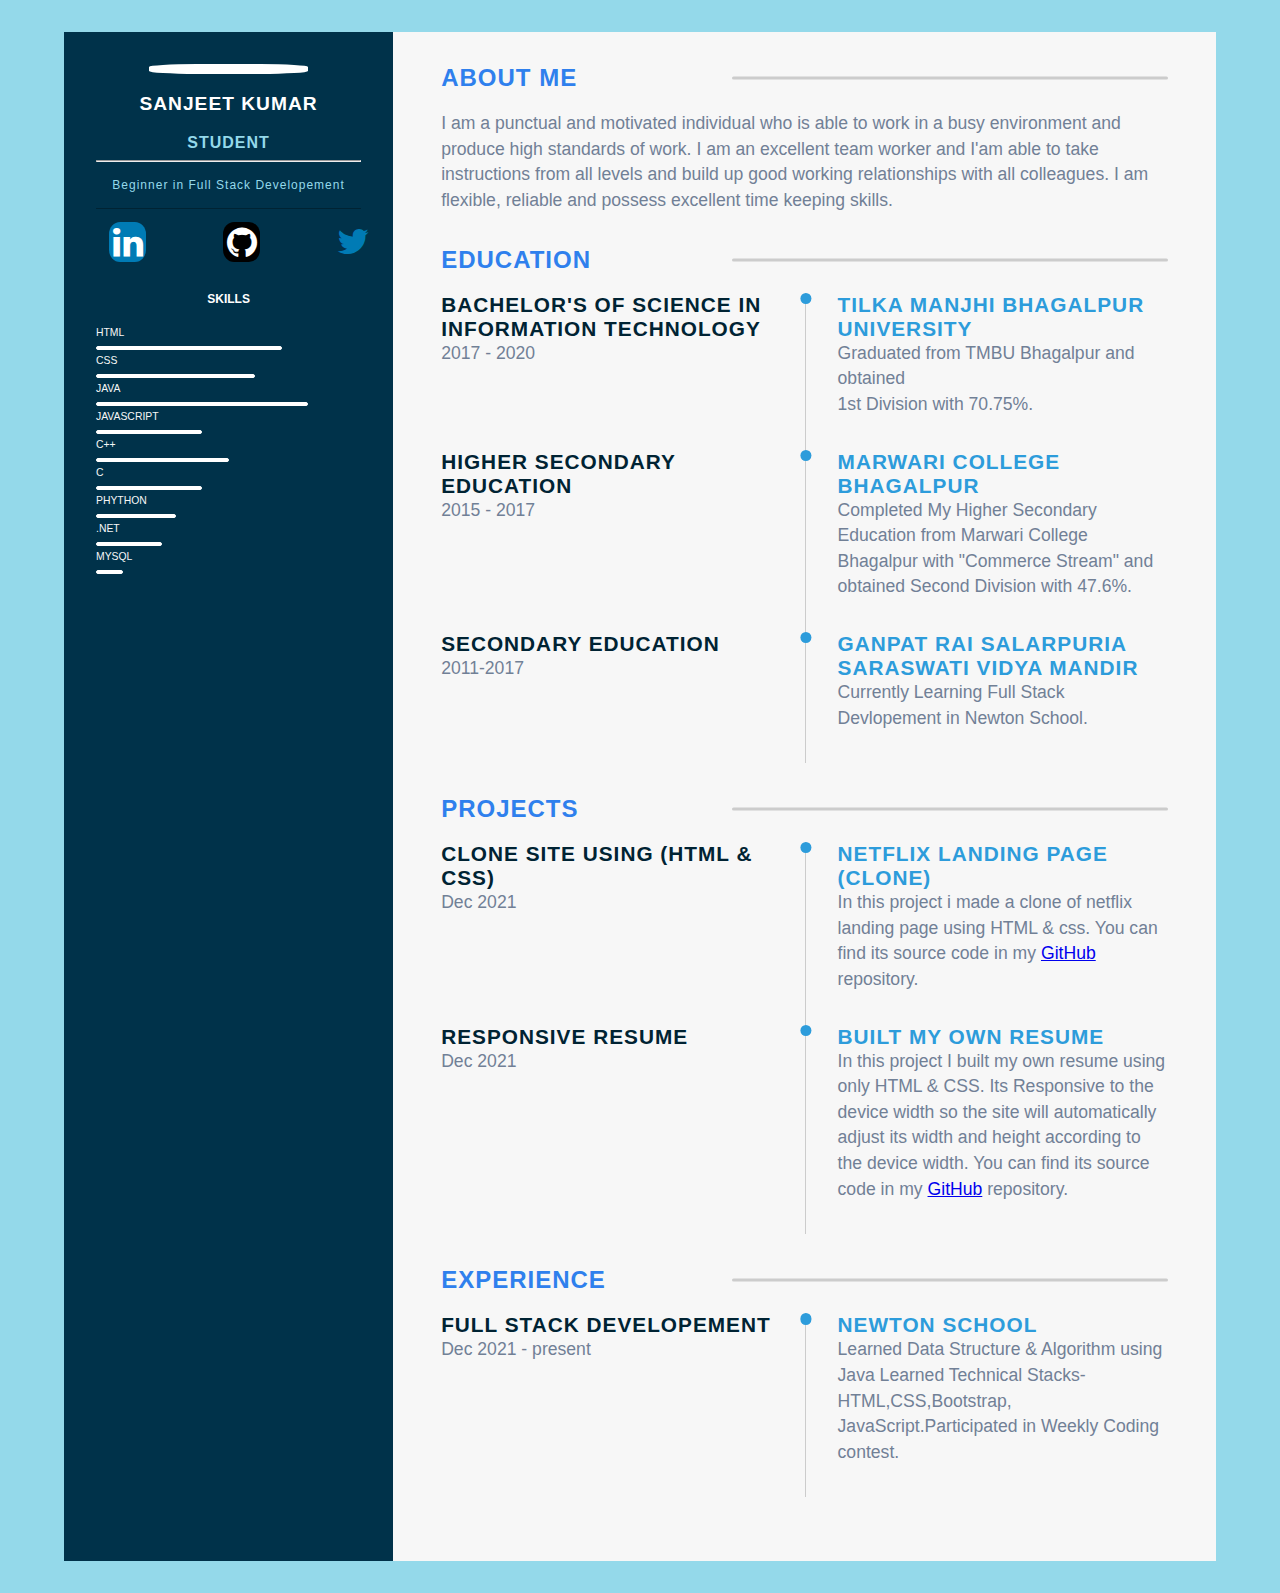
==== responsive.html @ 34df050d "Uploaded My Resume" ====
<!DOCTYPE html>
<html lang="en">
<head>
    <meta charset="UTF-8">
    <meta http-equiv="X-UA-Compatible" content="IE=edge">
    <meta name="viewport" content="width=device-width, initial-scale=1.0">
    <title>Resume</title>
    <link rel="preconnect" href="https://fonts.gstatic.com">
    <link rel="stylesheet" href="./style.css">
    <link href="https://fonts.googleapis.com/css2?family=Poppins:wght@100;300;400;600&display=swap" rel="stylesheet">
    <link rel="stylesheet" href="https://cdnjs.cloudflare.com/ajax/libs/font-awesome/4.7.0/css/font-awesome.min.css">
</head>
<body>
    <main class="main-content">
        <section class="left-section">
            <div class="left-content">
                <div class="profile-details">
                    <div class="image">
                        <img class="profile-image" src="./IMG_5390_Original.jpg" alt="">
                    </div>
                    <h2 class="name">Sanjeet Kumar</h2>
                    <h4 class="designation">Student</h4>
                    <hr>
                    <p class="description">Beginner in Full Stack Developement</p>
                </div>
                    <div class="social-media">
                        <link rel="stylesheet"
                            href="https://cdnjs.cloudflare.com/ajax/libs/font-awesome/4.7.0/css/font-awesome.min.css">
                        <i class="icon"><a href="https://www.linkedin.com/in/snjt/" class="fa fa-linkedin"></a>
                        </i>
                        <i class="icon"><a href="https://github.com/snjtsam" class="fa fa-github" id="github"></a></i>
                        <i class="icon"><a href="https://www.linkedin.com/in/snjt" class="fa fa-twitter"></a>
                        </i>
                    </div>
                <div class="skills-section">
                    <h3 class="main-title skills">Skills</h3>
                    <ul>
                        <li>
                            <p class="skill-name">HTML</p>
                            <div class="progress">
                                <div class="progress-bar html-progress"></div>
                            </div>
                        </li>
                        <li>
                            <p class="skill-name">css</p>
                            <div class="progress">
                                <div class="progress-bar css-progress"></div>
                            </div>
                        </li>
                        <li>
                            <p class="skill-name">java</p>
                            <div class="progress">
                                <div class="progress-bar j-progress"></div>
                            </div>
                        </li>
                            <li>
                            <p class="skill-name">javascript</p>
                            <div class="progress">
                                <div class="progress-bar js-progress"></div>
                            </div>
                        </li>
                        <li>
                            <p class="skill-name">c++</p>
                            <div class="progress">
                                <div class="progress-bar cpp-progress"></div>
                            </div>
                        </li>
                        <li>
                            <p class="skill-name">c</p>
                            <div class="progress">
                                <div class="progress-bar c-progress"></div>
                            </div>
                        </li>
                        <li>
                            <p class="skill-name">phython</p>
                            <div class="progress">
                                <div class="progress-bar php-progress"></div>
                            </div>
                        </li>
                        <li>
                            <p class="skill-name">.net</p>
                            <div class="progress">
                                <div class="progress-bar net-progress"></div>
                            </div>
                        </li>
                        <li>
                            <p class="skill-name">mysql</p>
                            <div class="progress">
                                <div class="progress-bar sql-progress"></div>
                            </div>
                        </li>
                    </ul>
                </div>  
              </div>
        </section>
        <section class="right-section">
            <div class="right-main-content">
                <section class="about sect">
                    <h2 class="right-title">About Me</h2>
                    <p class="para">I am a punctual and motivated individual who is able to work in a busy environment
                         and produce high standards of work. I am an excellent team worker and I'am able to take instructions 
                         from all levels and build up good working relationships with all colleagues. I am flexible, reliable 
                         and possess excellent time keeping skills.
                    </p>
                </section>
                <section class="education sect">
                    <h2 class="right-title">education</h2>
                    <div class="timeline">
                        <div class="left-tl-content">
                            <h5 class="tl-title">bachelor's of science in information technology</h5>
                            <p class="para">2017 - 2020</p>
                        </div>
                        <div class="right-tl-content">
                            <div class="tl-content">
                                <h5 class="tl-title-2">tilka manjhi bhagalpur university</h5>
                                <p class="para">
                                    Graduated from TMBU Bhagalpur and obtained<br>1st Division with 70.75%.
                                </p>
                            </div>
                        </div>
                    </div>
                    <div class="timeline">
                        <div class="left-tl-content">
                            <h5 class="tl-title">Higher Secondary education</h5>
                            <p class="para">2015 - 2017</p>
                        </div>
                        <div class="right-tl-content">
                            <div class="tl-content">
                                <h5 class="tl-title-2">Marwari College Bhagalpur</h5>
                                <p class="para">
                                    Completed My Higher Secondary Education from Marwari College Bhagalpur
                                    with "Commerce Stream" and obtained Second Division with 47.6%. 
                                </p>
                            </div>
                        </div>
                    </div>
                    <div class="timeline">
                        <div class="left-tl-content">
                            <h5 class="tl-title">Secondary education</h5>
                            <p class="para">2011-2017</p>
                        </div>
                        <div class="right-tl-content">
                            <div class="tl-content">
                                <h5 class="tl-title-2">Ganpat Rai Salarpuria Saraswati vidya mandir</h5>
                                <p class="para">
                                    Currently Learning Full Stack Devlopement in Newton School.
                                </p>
                            </div>
                        </div>
                    </div>
                </section>
                <section class="project sect">
                    <h2 class="right-title">projects</h2>
                    <div class="timeline">
                        <div class="left-tl-content">
                            <h5 class="tl-title">Clone site using (HTML & CSS)</h5>
                            <p class="para">Dec 2021</p>
                        </div>
                        <div class="right-tl-content">
                            <div class="tl-content">
                                <h5 class="tl-title-2">Netflix Landing Page (Clone)</h5>
                                <p class="para">
                                    In this project i made a clone of netflix landing page using HTML & css.
                                   You can find its source code in my <a href="#github"> GitHub</a> repository.
                                </p>
                            </div>
                        </div>
                    </div>
                    <div class="timeline">
                        <div class="left-tl-content">
                            <h5 class="tl-title">Responsive Resume</h5>
                            <p class="para">Dec 2021</p>
                        </div>
                        <div class="right-tl-content">
                            <div class="tl-content">
                                <h5 class="tl-title-2">built my own resume</h5>
                                <p class="para">
                                   In this project I built my own resume using only HTML & CSS.
                                   Its Responsive to the device width so the site will automatically adjust
                                   its width and height according to the device width.
                                   You can find its source code in my <a href="#github"> GitHub</a> repository.
                                </p>
                            </div>
                        </div>
                    </div>
                </section>
                <section class="education sect">
                    <h2 class="right-title">experience</h2>
                    <div class="timeline">
                        <div class="left-tl-content">
                            <h5 class="tl-title">full stack developement</h5>
                            <p class="para">Dec 2021 - present</p>
                        </div>
                        <div class="right-tl-content">
                            <div class="tl-content">
                                <h5 class="tl-title-2">newton school</h5>
                                <p class="para">
                                    Learned Data Structure & Algorithm using Java
                                    Learned Technical Stacks- HTML,CSS,Bootstrap,
                                    JavaScript.Participated in Weekly Coding contest. 
                                </p>
                            </div>
                        </div>
                    </div>
                    </section>
            </div>
        </section>
    </main>
</body>
</html>
---- style.css ----
*{
    padding: 0;
    margin: 0;
    box-sizing: border-box;
    list-style: none;
    font-family: 'Nunito', sans-serif;
}

body{
    background-color: #94D9EA;
}

.main-content{
    min-height: 1000px;
    width: 90%;
    margin: 2rem auto;
    display: grid;
    grid-template-columns: repeat(7, 1fr);
}

.left-section{
    padding: 1rem;;
    grid-column: span 2;
    height: 100%;
    background-color: #00324A;
}
.right-section{
    grid-column: span 5;
    background-color: #f7f7f7;
    height: 100%;
}


.left-content{
    padding: 1rem;
}
.profile-details{
  width: 100%;
  border-bottom: 1px solid #002333;
}
.image{
    width: 100%;
    text-align: center;
}
.profile-image{
    display: block;
    align-items: center;
    margin: auto;
    border: 5px solid #ffffff;
    border-radius: 30%;
    width: 60%;
}


.name{
    font-size: 1.2rem;
    font-weight: 700;
    color: white;
    text-align: center;
    text-transform: uppercase;
    letter-spacing: 1px;
    padding: 1.2rem 0;
}

.designation{
    font-size: 1rem;
    color: #94D9EA;
    text-align: center;
    text-transform: uppercase;
    letter-spacing: 1px;
    padding-bottom: 0.5rem;
}
.description{
    font-size: 0.75rem;
    color: #94D9EA;
    text-align: center;
    letter-spacing: 1px;
    padding: 1rem;
    border: none;
}
.social-media{
    border: none;
    padding: 10px;
    margin: 1px;
    display: flex;
    justify-content: space-between;
   

   
}
.icon{
    
    padding: 2px;
    font-size: 35px;
    width: 15px;

}
.fa:hover{
    opacity: 0.7;
}
.fa-linkedin{
    text-decoration: none;
    align-content: center;
    padding: 3.5px;
    padding-top: 3px;
    padding-bottom: 2px;
    border-radius: 30%;
    background: #007bb5;
    color: #ffffff;
}
.fa-github{
    text-decoration: none;
    align-content: center;
    padding: 3.5px;
    padding-top: 3px;
    padding-bottom: 2px;
    border-radius: 30%;
    background: black;
    color: white;
}
.fa-twitter{
    text-decoration: none;
    background:#00324A;
    color:  #007bb5;
}
.skills{
    font-size: 0.75rem;
    text-transform: uppercase;
    text-align: center;
    padding: 1rem 0.5em;
    color: white;
}
.skills-title{
    font-size: 0.75rem;
    text-align: center;
    text-transform:uppercase;
    padding: 1rem 0.5rem;
    color: #f7f7f7;

}

.skills-title ul{
    padding-top: 2rem;
}
.skills-title ul li{
    display: grid;
    grid-template-columns: repeat(2, 1fr);
    padding: .4rem 0;
}

.progress{
    width: 100%;
    height: 4px; 

    position: relative;
    border-radius: 12px;
}
.progress-bar{
    height: 100%;
    position: absolute;
    left: 0;
    border: 1px white solid;
    background-color: white;
    border-radius: 12px;
}
.html-progress{
    width: 70%;
}
.css-progress{
    width: 60%;
}
.j-progress{
    width: 80%;
}
.js-progress{
    width: 40%;
}
.cpp-progress{
    width: 50%;
}
.c-progress{
    width: 40%;
}
.php-progress{
    width: 30%;
}
.net-progress{
    width: 25%;
}
.sql-progress{
    width: 10%;
}



.skill-name{
    padding-bottom: 0.5rem;
    padding-top: 5px;
    text-transform: uppercase;
    color: #f7f7f7;
    font-size: 0.65rem;
    font-weight: 0.65rem;
    text-align: left;

}

.sub-title{
    padding-top: 2rem;
    font-size: 1.2rem;
    text-transform: uppercase;
    color: #f7f7f7;
}

.sub-para{
    color: #ccc;
    padding: .4rem 0;
}

.right-main-content{
    padding: 2rem 3rem;
}

.right-title{
    letter-spacing: 1px;
    text-transform: uppercase;
    color: #2F80ED;
    margin-bottom: 1.2rem;
    position: relative;
}

.right-title::after{
    content: "";
    position: absolute;
    width: 60%;
    height: .2rem;
    background-color: #ccc;
    border-radius: 12px;
    right: 0;
    top: 50%;
    transform: translateY(-50%);
}

.para{
    line-height: 1.6rem;
    color: #718096;
    font-size: 1.1rem;
}

.sect{
    padding-bottom: 2rem;
}

.timeline{
    display: grid;
    grid-template-columns: repeat(2, 1fr);
}

.tl-title{
    letter-spacing: 1px;
    font-size: 1.3rem;
    color: #002333;
    text-transform: uppercase;
}
.tl-title-2{
    letter-spacing: 1px;
    font-size: 1.3rem;
    color: #2D9CDB;
    text-transform: uppercase;
}

.tl-content{
    
    border-left: 1px solid #ccc;
    padding-left: 2rem;
    position: relative;
    padding-bottom: 2rem;
}

.tl-title-2::before{
    content: "";
    position: absolute;
    width: .7rem;
    height: .7rem;
    background-color: #2D9CDB;
    border-radius: 50%;
    transform: translateX(-50%);
    left: 0;
}

/*Media Querries*/
@media screen and (max-width:823px){
    .right-title::after{
        width: 40%;
    }
}
@media screen and (max-width:681px){
    .right-title::after{
        width: 30%;
    }
}
@media screen and (max-width:780px){
    .timeline{
        grid-template-columns: repeat(1, 1fr);
    }
}
@media screen and (max-width:780px){
    .left-section{
        grid-column: span 3;
    }
    .right-section{
        grid-column: span 4;
    }
}
@media screen and (max-width:673px){
        .main-content{
            grid-template-columns: repeat(1, 1fr);
        }
    .profile-image img{
        width: 40%;
    }
}
@media screen and (max-width:700px){
    .profile-image img{
        width: 60%;
    }
}
@media screen and (max-width:390px){
    .profile-name{
        font-size: 1.5rem;
    }
}
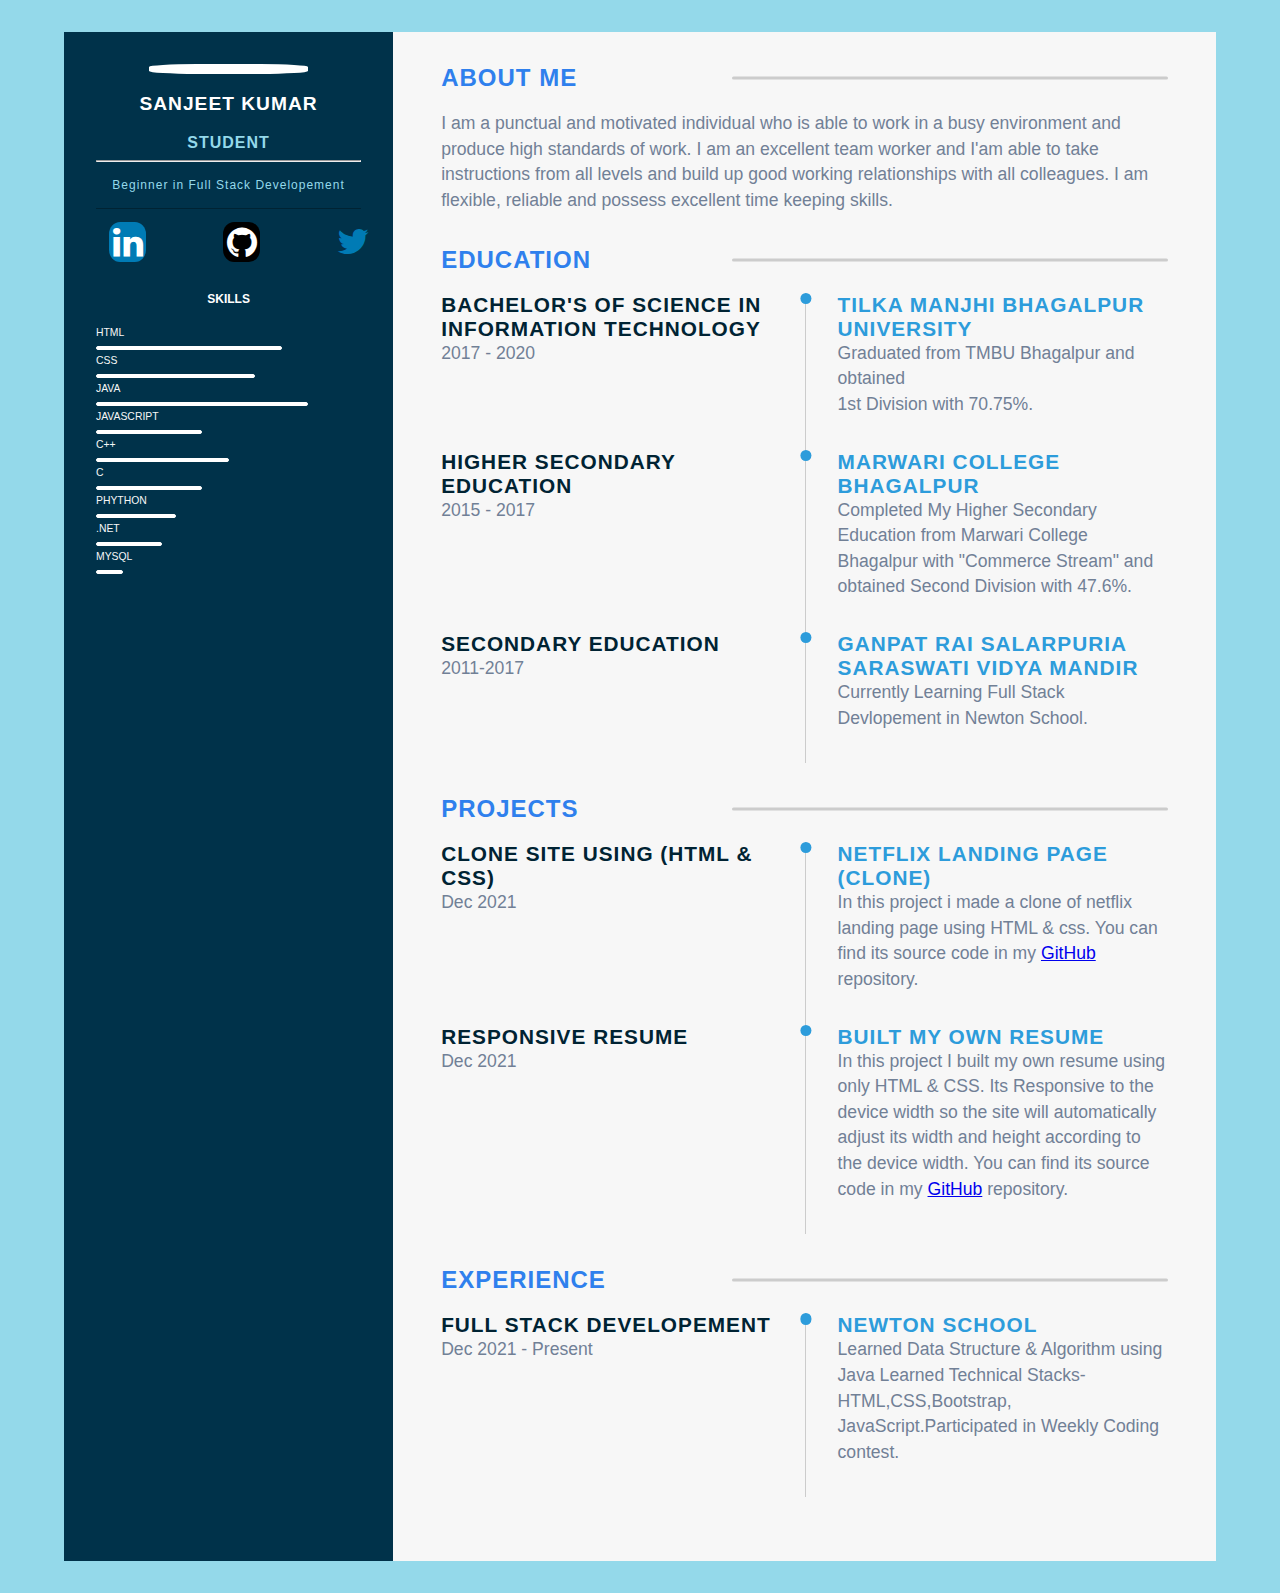
==== commit 6534400f: "Update responsive.html" ====
--- a/responsive.html
+++ b/responsive.html
@@ -189,7 +189,7 @@
                     <div class="timeline">
                         <div class="left-tl-content">
                             <h5 class="tl-title">full stack developement</h5>
-                            <p class="para">Dec 2021 - present</p>
+                            <p class="para">Dec 2021 - Present</p>
                         </div>
                         <div class="right-tl-content">
                             <div class="tl-content">
@@ -207,4 +207,4 @@
         </section>
     </main>
 </body>
-</html>+</html>
